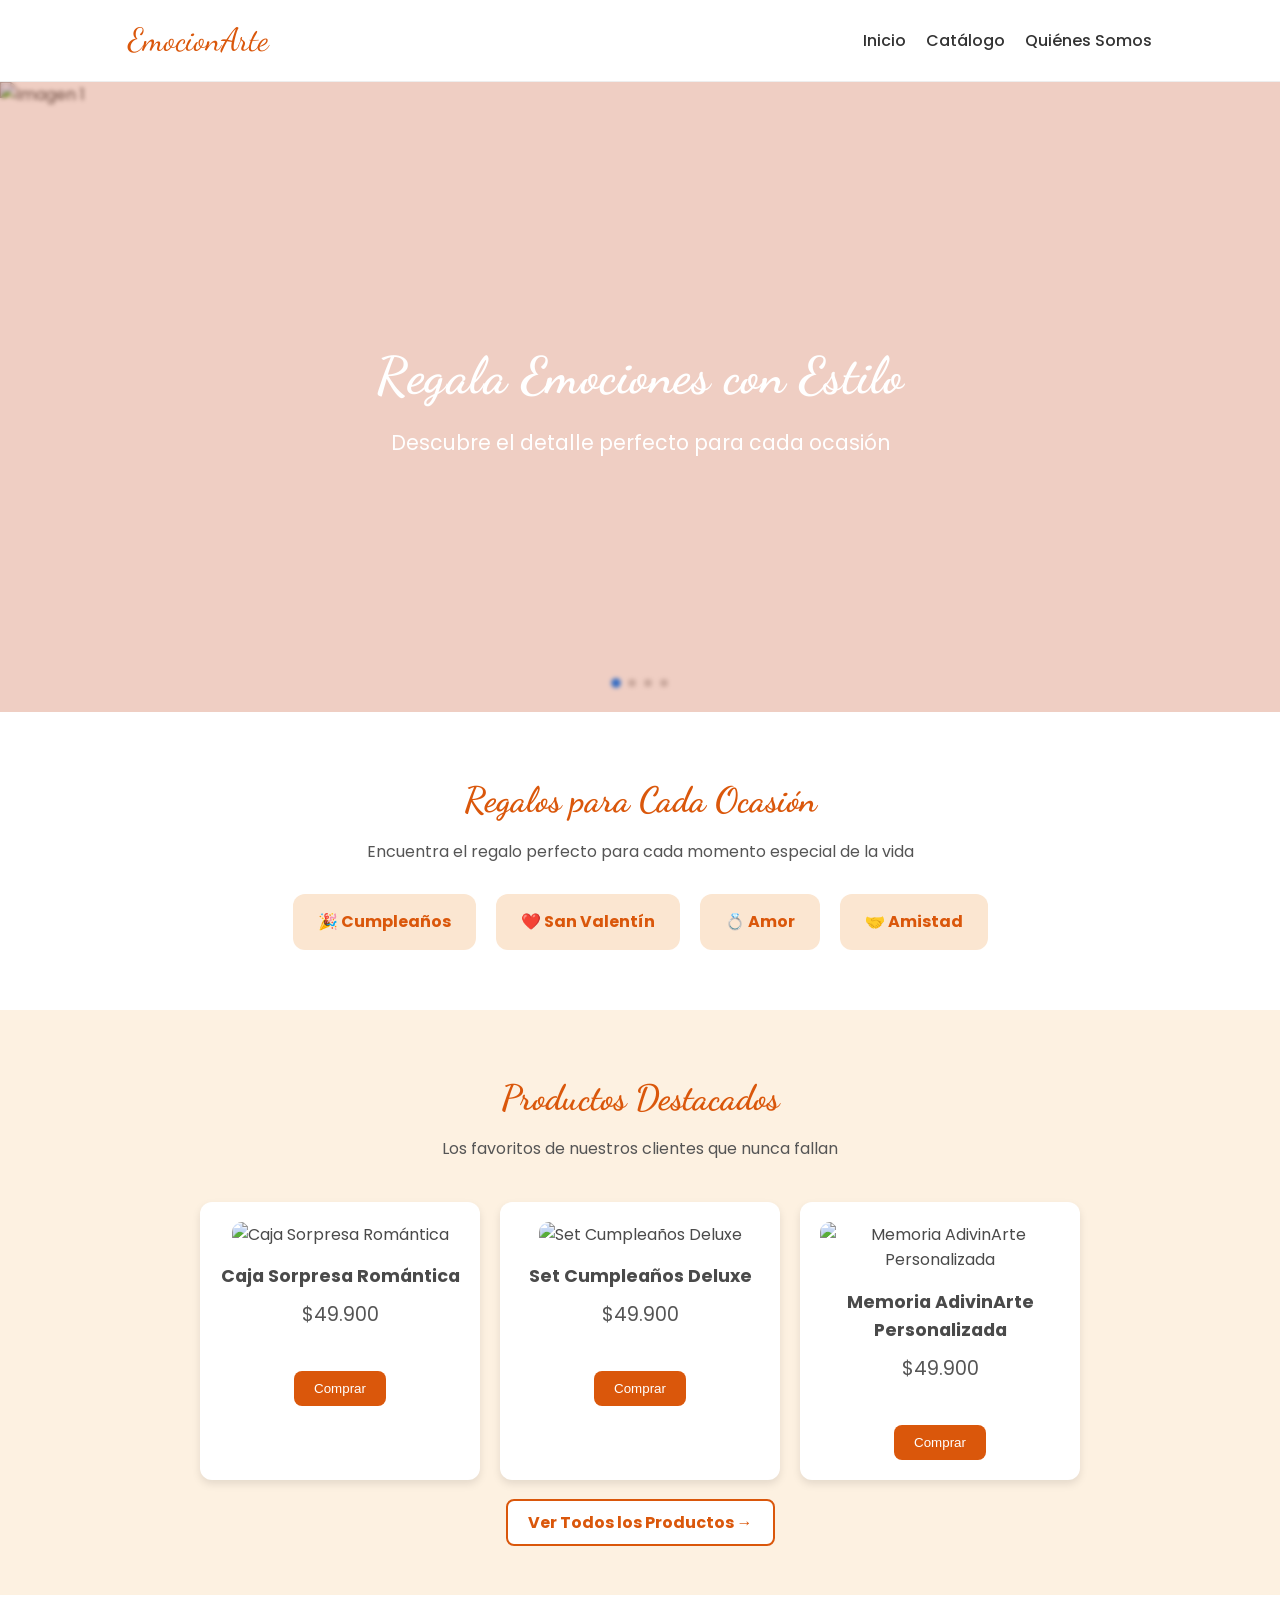
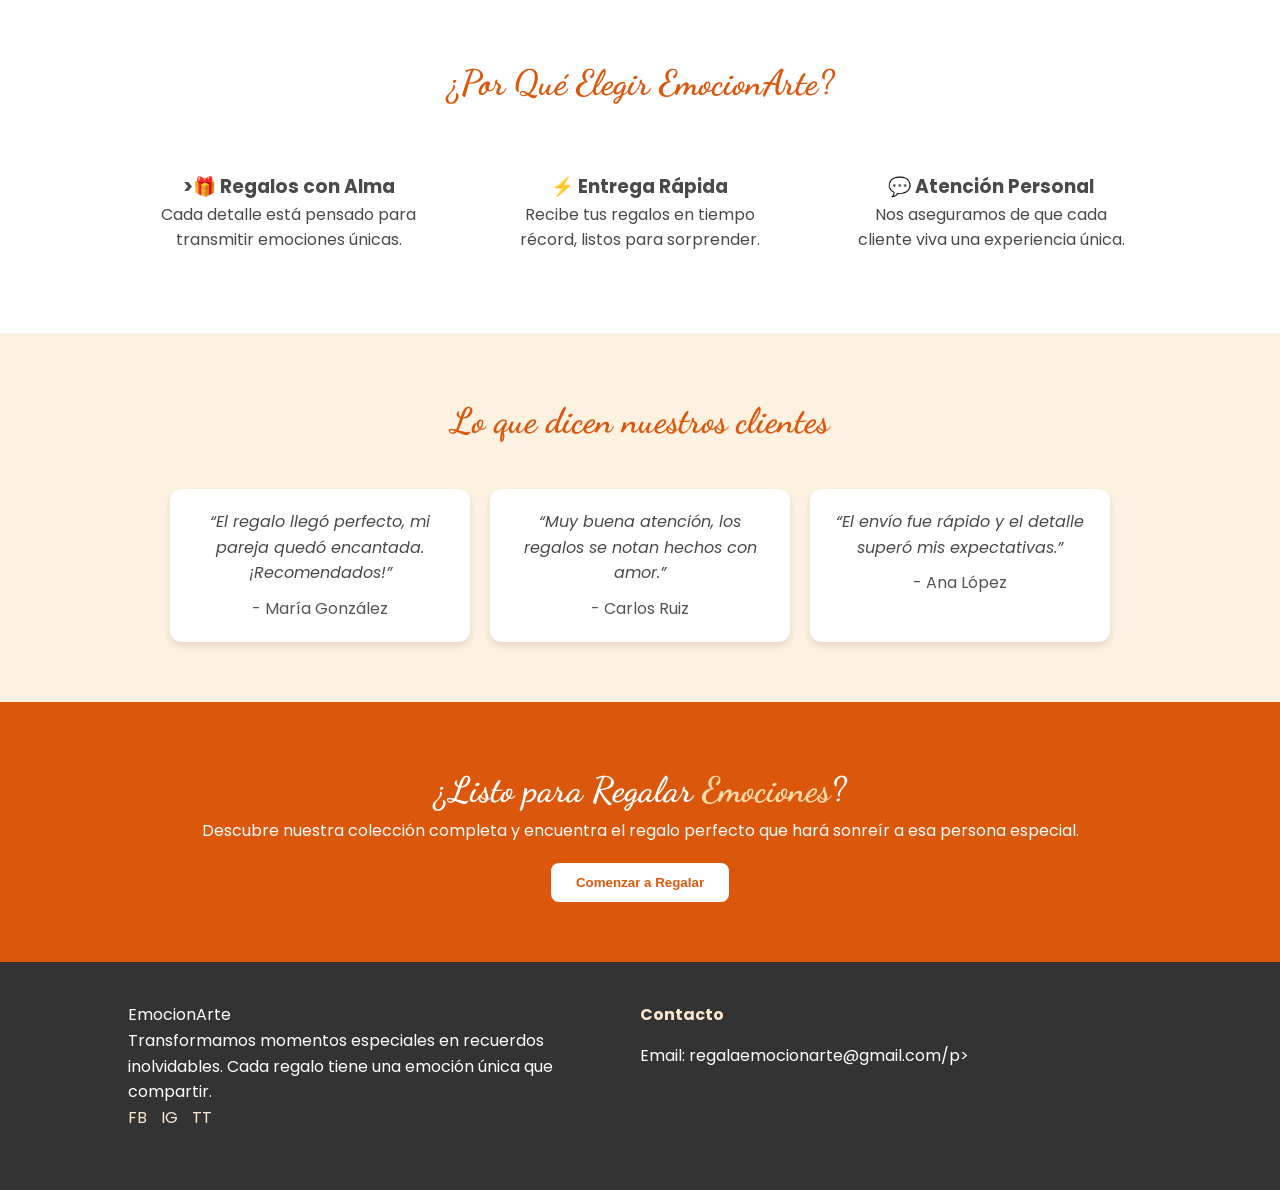
==== index.html @ e1168b5c "Renombrar Index.html a index.html en minúsculas" ====
<!DOCTYPE html>
<html lang="es">
<head>
    <meta charset="UTF-8">
    <meta name="viewport" content="width=device-width, initial-scale=1.0">
    <title>EmocionArte</title>
    <link rel="stylesheet" href="styleA.css">
    <link href="https://fonts.googleapis.com/css2?family=Dancing+Script:wght@600&family=Poppins:wght@300;400;600&display=swap" rel="stylesheet">

</head>
<body>
    <!-- HEADER -->
    <header>
        <div class="logo">EmocionArte</div>
        <nav>
            <ul>
                <li><a href="#">Inicio</a></li>
                <li><a href="#">Catálogo</a></li>
                <li><a href="#">Quiénes Somos</a></li>
            </ul>
        </nav>
        <!--<div class="carrito">
            <a href="#">🛒</a>
        </div>-->
    </header>



    <!-- ====== CARRUSEL ====== -->
        <!-- Agrega esto en <head> si no tienes las fuentes -->
        <link href="https://fonts.googleapis.com/css2?family=Dancing+Script:wght@600&family=Poppins:wght@300;400;600&display=swap" rel="stylesheet">

        <!-- Swiper CSS (CDN) -->
        <link rel="stylesheet" href="https://unpkg.com/swiper/swiper-bundle.min.css" />

        <!-- Sección carrusel -->
        <section class="hero-carousel">
        <div class="swiper mySwiper">
            <div class="swiper-wrapper">
            <div class="swiper-slide">
                <img src="images/1gi.png" alt="Imagen 1">
            </div>
            <div class="swiper-slide">
                <img src="images/2.png" alt="Imagen 2">
            </div>
            <div class="swiper-slide">
                <img src="images/3.png" alt="Imagen 3">
            </div>
            <div class="swiper-slide">
                <img src="images/4.png" alt="Imagen 3">
            </div>
            </div>

            <!-- Paginación (puntitos) -->
            <div class="swiper-pagination"></div>
        </div>

        <!-- Overlay (texto encima de las imágenes) -->
        <div class="hero-overlay">
            <h1>Regala Emociones con Estilo</h1>
            <p>Descubre el detalle perfecto para cada ocasión</p>
        </div>
        </section>

        <!-- Swiper JS (CDN) - al final del body -->
        <script src="https://unpkg.com/swiper/swiper-bundle.min.js"></script>

        <!-- Inicialización JS -->
        <script>
        const swiper = new Swiper(".mySwiper", {
            slidesPerView: 1,
            loop: true,
            effect: "fade",
            fadeEffect: { crossFade: true },

            // AUTOPLAY: cambia delay para acelerar/ralentizar
            autoplay: {
            delay: 3000,            // 3000ms = 3s entre slides (ajusta aquí)
            disableOnInteraction: false,
            },

            speed: 800,               // duración de la transición (ms). Reducir para transiciones más rápidas

            keyboard: {
            enabled: true,
            },

            pagination: {
            el: ".swiper-pagination",
            clickable: true,
            },
        });
        </script>



    <!-- HERO / CATEGORÍAS -->
    <section class="categorias">
        <h2>Regalos para Cada Ocasión</h2>
        <p>Encuentra el regalo perfecto para cada momento especial de la vida</p>
        <div class="categorias-grid">
            <div class="categoria">🎉 Cumpleaños</div>
            <div class="categoria">❤️ San Valentín</div>
            <div class="categoria">💍 Amor</div>
            <div class="categoria">🤝 Amistad</div>
    
        </div>
    </section>

    <!-- PRODUCTOS DESTACADOS -->
    <section class="productos">
        <h2>Productos Destacados</h2>
        <p>Los favoritos de nuestros clientes que nunca fallan</p>
        <div class="productos-grid">
            <div class="producto">
                <img src="1.png" alt="Caja Sorpresa Romántica">
                <h3>Caja Sorpresa Romántica</h3>
                <p class="precio">$49.900</p>
                <button>Comprar</button>
            </div>
            <div class="producto">
                <img src="3.png" alt="Set Cumpleaños Deluxe">
                <h3>Set Cumpleaños Deluxe</h3>
                <p class="precio">$49.900</p>
                <button>Comprar</button>
            </div>
            <div class="producto">
                <img src="2.png" alt="Memoria AdivinArte Personalizada">
                <h3>Memoria AdivinArte Personalizada</h3>
                <p class="precio">$49.900</p>
                <button>Comprar</button>
            </div>
        </div>
        <div class="ver-mas">
            <a href="#">Ver Todos los Productos →</a>
        </div>
    </section>

    <!-- BENEFICIOS -->
    <section class="beneficios">
        <h2>¿Por Qué Elegir EmocionArte?</h2>
        <div class="beneficios-grid">
            <div class="beneficio">
                <h3>>🎁 Regalos con Alma</h3>
                <p>Cada detalle está pensado para transmitir emociones únicas.</p>
            </div>
            <div class="beneficio">
                <h3>⚡ Entrega Rápida</h3>
                <p>Recibe tus regalos en tiempo récord, listos para sorprender.</p>
            </div>
            <div class="beneficio">
                <h3>💬 Atención Personal</h3>
                <p>Nos aseguramos de que cada cliente viva una experiencia única.</p>
            </div>
        </div>
    </section>

    <!-- TESTIMONIOS -->
    <section class="testimonios">
        <h2>Lo que dicen nuestros clientes</h2>
        <div class="testimonios-grid">
            <div class="testimonio">
                <p>“El regalo llegó perfecto, mi pareja quedó encantada. ¡Recomendados!”</p>
                <span>- María González</span>
            </div>
            <div class="testimonio">
                <p>“Muy buena atención, los regalos se notan hechos con amor.”</p>
                <span>- Carlos Ruiz</span>
            </div>
            <div class="testimonio">
                <p>“El envío fue rápido y el detalle superó mis expectativas.”</p>
                <span>- Ana López</span>
            </div>
        </div>
    </section>

    <!-- CTA FINAL -->
    <section class="cta">
        <h2>¿Listo para Regalar <span>Emociones</span>?</h2>
        <p>Descubre nuestra colección completa y encuentra el regalo perfecto que hará sonreír a esa persona especial.</p>
        <button>Comenzar a Regalar</button>
    </section>

    <!-- FOOTER -->
    <footer>
        <div class="footer-content">
            <div class="footer-logo">EmocionArte</div>
            <p>Transformamos momentos especiales en recuerdos inolvidables. Cada regalo tiene una emoción única que compartir.</p>
            <div class="sociales">
                <a href="www.facebook.com">FB</a>
                <a href="www.instagram.com">IG</a>
                <a href="www.tiktok.com">TT</a>
            </div>
        </div>

        <div class="footer-contacto">
            <h4>Contacto</h4>
            <p>Email: regalaemocionarte@gmail.com/p>
            <!-- <p>Tel: +57 300 123 4567</p> -->
        </div>
    </footer>

</body>
</html>
---- styleA.css ----
/* ===== RESET ===== */
* {
    margin: 0;
    padding: 0;
    box-sizing: border-box;
}

body {
    font-family: "Poppins", sans-serif;
    line-height: 1.6;
    background-color: #fff;
    color: #4a4a4a;
}

/* ===== TITULOS ===== */
h2 {
  font-family: "Dancing Script", cursive;
  font-size: 2.2rem;
}


/* ===== HEADER ===== */
header {
    display: flex;
    justify-content: space-between;
    align-items: center;
    padding: 15px 10%;
    background: #fff;
    border-bottom: 1px solid #eee;
    position: sticky;
    top: 0;
    z-index: 1000;
}

.logo {
  font-family: "Dancing Script", cursive;
  font-size: 2rem;
  color: #da570b;
}

nav ul {
    list-style: none;
    display: flex;
    gap: 20px;
}

nav ul li a {
    text-decoration: none;
    color: #333;
    font-weight: 500;
}

.carrito a {
    font-size: 1.5rem;
    color: #333;
}

/* ===== SECCIÓN CATEGORÍAS ===== */
.categorias {
    text-align: center;
    padding: 60px 10%;
    background: #fff;
}

.categorias h2 {
    color: #da570b;
    margin-bottom: 10px;
    font-family: "Dancing Script", cursive;
    font-size: 2.2rem;
}

.categorias p {
    margin-bottom: 30px;
    color: #555;
}

.categorias-grid {
    display: flex;
    justify-content: center;
    gap: 20px;
    flex-wrap: wrap;
}

.categoria {
    background: #fbe6d1;
    color: #da570b;
    padding: 15px 25px;
    border-radius: 12px;
    font-weight: bold;
    cursor: pointer;
    transition: 0.3s;
}

.categoria:hover {
    background: #da570b;
    color: #fff;
}

/* ===== SECCIÓN PRODUCTOS ===== */
.productos {
    text-align: center;
    padding: 60px 10%;
    background: #fdf1e1;
}

.productos h2 {
    color: #da570b;
    margin-bottom: 10px;
    font-family: "Dancing Script", cursive;
    font-size: 2.2rem;
}

.productos p {
    margin-bottom: 40px;
    color: #555;
}

.productos-grid {
    display: flex;
    gap: 20px;
    justify-content: center;
    flex-wrap: wrap;
}

.producto {
    background: #fff;
    border-radius: 12px;
    padding: 20px;
    width: 280px;
    text-align: center;
    box-shadow: 0 4px 8px rgba(0,0,0,0.1);
    transition: 0.3s;
}

.producto:hover {
    transform: translateY(-5px);
}

.producto img {
    width: 100%;
    border-radius: 10px;
    margin-bottom: 15px;
}

.producto h3 {
    margin-bottom: 10px;
    font-size: 1.1rem;
}

.precio {
    font-size: 1.2rem;
    color: #da570b;
    margin-bottom: 15px;
}

.producto button {
    padding: 10px 20px;
    border: none;
    background: #da570b;
    color: #fff;
    border-radius: 8px;
    cursor: pointer;
    transition: 0.3s;
}

.producto button:hover {
    background: #b84907;
}

.ver-mas {
    margin-top: 30px;
}

.ver-mas a {
    text-decoration: none;
    background: #fff;
    border: 2px solid #da570b;
    padding: 10px 20px;
    border-radius: 8px;
    color: #da570b;
    font-weight: bold;
    transition: 0.3s;
}

.ver-mas a:hover {
    background: #da570b;
    color: #fff;
}

/* ===== SECCIÓN BENEFICIOS ===== */
.beneficios {
    text-align: center;
    padding: 60px 10%;
    background: #fff;
}

.beneficios h2 {
    color: #da570b;
    margin-bottom: 40px;
    font-family: "Dancing Script", cursive;
    font-size: 2.2rem;
}

.beneficios-grid {
    display: flex;
    gap: 30px;
    justify-content: center;
    flex-wrap: wrap;
}

.beneficio {
    flex: 1;
    min-width: 250px;
    padding: 20px;
}

/* ===== TESTIMONIOS ===== */
.testimonios {
    text-align: center;
    padding: 60px 10%;
    background: #fdf1e1;
}

.testimonios h2 {
    color: #da570b;
    margin-bottom: 40px;
    font-family: "Dancing Script", cursive;
    font-size: 2.2rem;
}

.testimonios-grid {
    display: flex;
    gap: 20px;
    justify-content: center;
    flex-wrap: wrap;
}

.testimonio {
    background: #fff;
    border-radius: 12px;
    padding: 20px;
    width: 300px;
    box-shadow: 0 4px 8px rgba(0,0,0,0.1);
    font-style: italic;
}

.testimonio span {
    display: block;
    margin-top: 10px;
    color: #555;
    font-style: normal;
}

/* ===== CTA ===== */
.cta {
    text-align: center;
    padding: 60px 10%;
    background: #da570b;
    color: #fff;
}

.cta h2 span {
    color: #ffddaa;
    font-family: "Dancing Script", cursive;
    font-size: 2.2rem;
}

.cta button {
    margin-top: 20px;
    padding: 12px 25px;
    border: none;
    background: #fff;
    color: #da570b;
    font-weight: bold;
    border-radius: 8px;
    cursor: pointer;
    transition: 0.3s;
}

.cta button:hover {
    background: #ffddaa;
}

/* ===== FOOTER ===== */
footer {
    display: flex;
    justify-content: space-around;
    flex-wrap: wrap;
    padding: 40px 10%;
    background: #333;
    color: #fff;
}

footer h4 {
    margin-bottom: 15px;
    color: #fbe6d1;
}

footer a {
    color: #fbe6d1;
    text-decoration: none;
    transition: 0.3s;
}

footer a:hover {
    color: #fff;
}

.footer-content {
    flex: 1;
    min-width: 250px;
    margin-bottom: 20px;
}

.footer-links, .footer-contacto {
    flex: 1;
    min-width: 200px;
    margin-bottom: 20px;
}

.sociales a {
    margin-right: 10px;
}


/* ===== CARROUSEL ===== */

/* Carrusel: estilos */
.hero-carousel {
  position: relative;
  width: 100%;
  height: 70vh;               /* ocupa casi toda la pantalla inicial */
  overflow: hidden;
  font-family: "Poppins", sans-serif;
}

/* Ajuste del contenedor Swiper */
.mySwiper {
  width: 100%;
  height: 100%;
}

/* Cada slide debe ocupar todo el espacio */
.mySwiper .swiper-slide {
  display: flex;
  align-items: center;
  justify-content: center;
  height: 100%;
}

/* Imágenes: cubrir todo sin deformar */
.mySwiper .swiper-slide img {
  width: 100%;
  height: 100%;
  object-fit: cover;
  display: block;
}

/* Overlay (texto encima): semitransparente */
.hero-overlay {
  position: absolute;
  inset: 0;                    /* top:0; right:0; bottom:0; left:0; */
  display: flex;
  flex-direction: column;
  justify-content: center;
  align-items: center;
  text-align: center;
  z-index: 20;
  pointer-events: none;        /* para que no bloquee clicks si hubiera */
  background: rgba(199, 81, 41, 0.28); /* color semitransparente (usa el tono de la paleta) */
  backdrop-filter: blur(2px);
  color: #fff;
  padding: 0 20px;
}

/* Título con Dancing Script */
.hero-overlay h1 {
  font-family: "Dancing Script", cursive;
  font-size: clamp(2.2rem, 4vw, 4rem);
  margin: 0 0 10px 0;
  letter-spacing: 0.5px;
}

/* Subtítulo */
.hero-overlay p {
  font-family: "Poppins", sans-serif;
  font-size: clamp(1rem, 1.6vw, 1.4rem);
  margin: 0;
}

/* Paginación (puntitos) - personalización */
.swiper-pagination {
  z-index: 30;
  bottom: 18px !important;
}
.swiper-pagination-bullet {
  width: 10px;
  height: 10px;
  background: rgba(255,255,255,0.6);
  opacity: 1;
  transition: all .3s;
}
.swiper-pagination-bullet-active {
  background: #fff;
  transform: scale(1.2);
}

/* Responsive: en pantallas pequeñas reduce la altura */
@media (max-width: 768px) {
  .hero-carousel { height: 65vh; }
  .hero-overlay h1 { font-size: 2.2rem; }
}
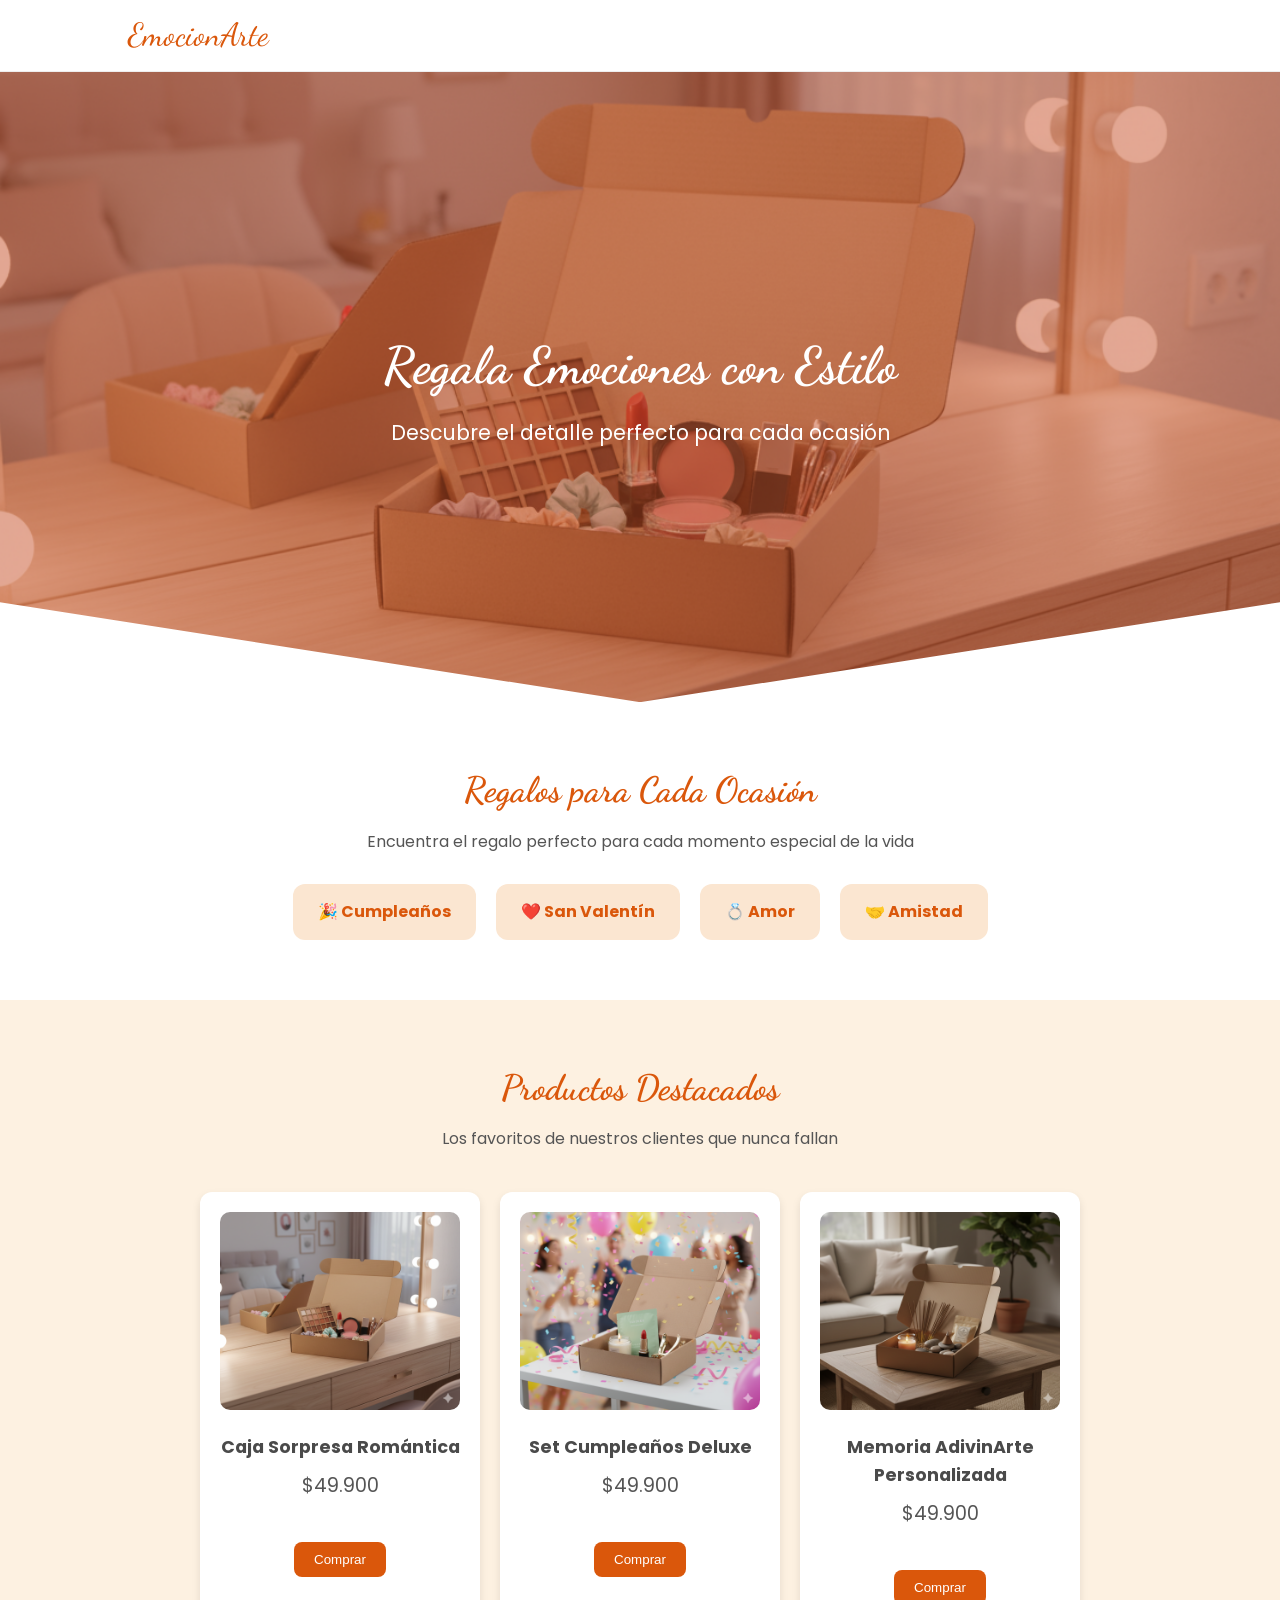
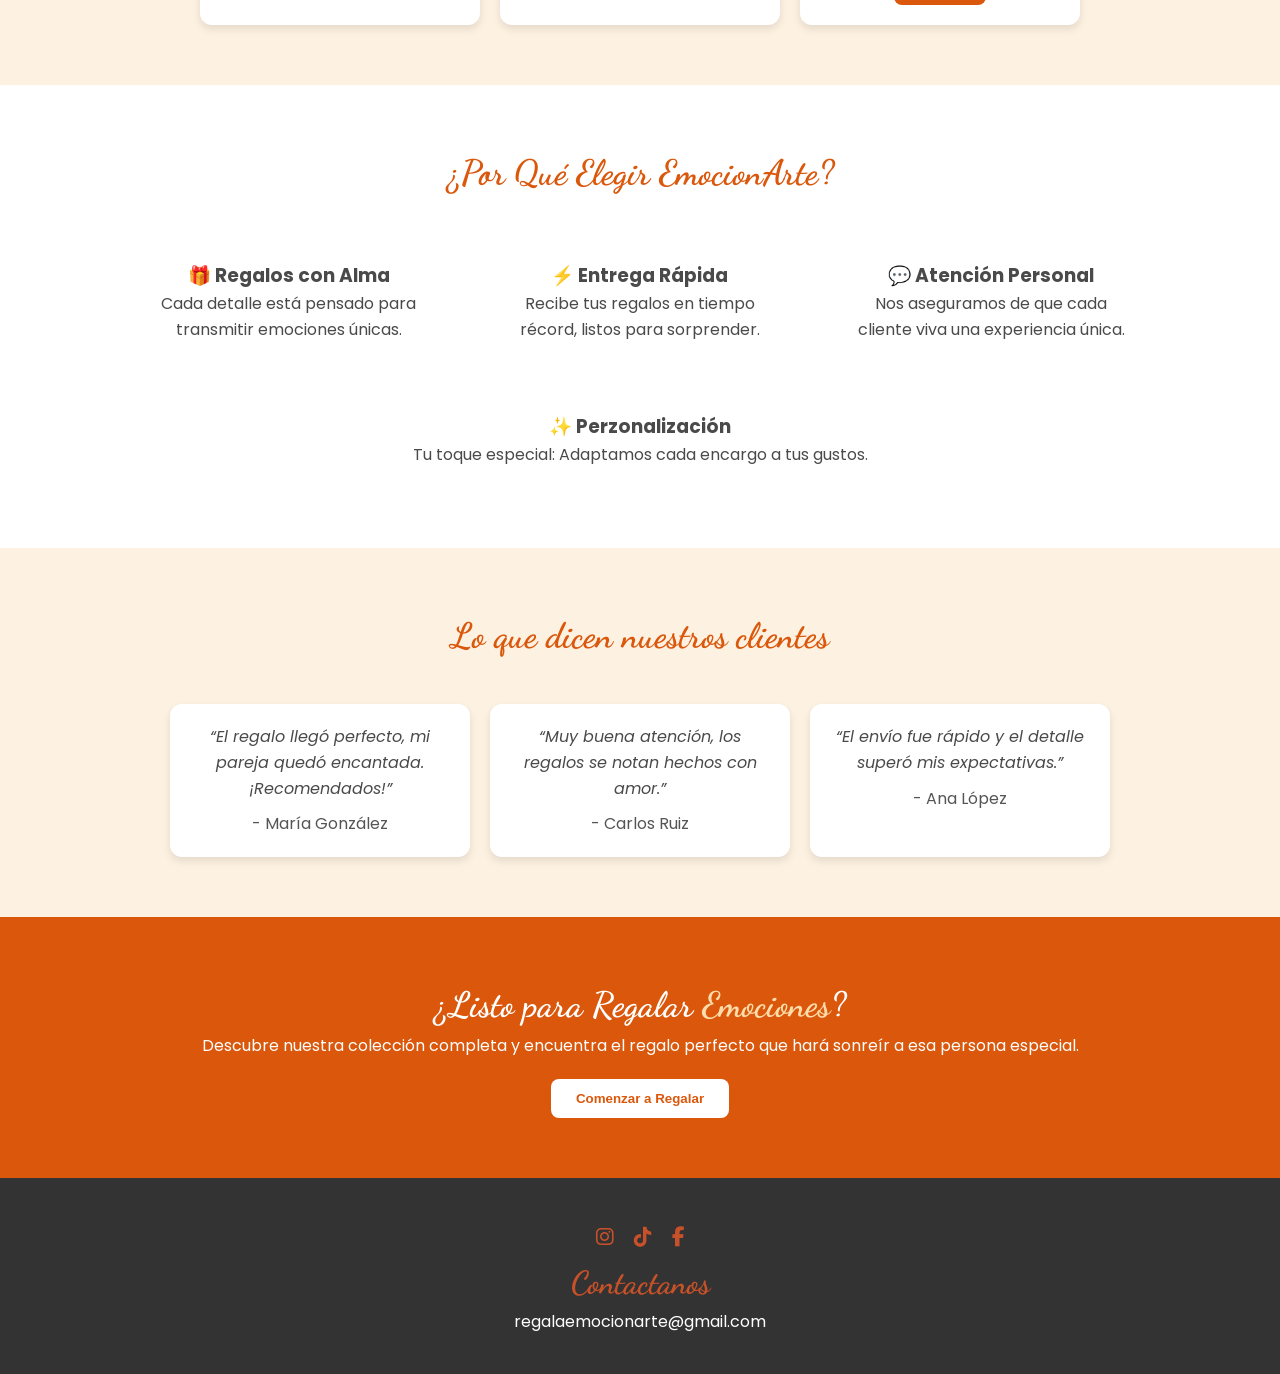
==== commit 76811ff2: "cambio header y ajuste de imagenes" ====
--- a/index.html
+++ b/index.html
@@ -4,95 +4,38 @@
     <meta charset="UTF-8">
     <meta name="viewport" content="width=device-width, initial-scale=1.0">
     <title>EmocionArte</title>
+     <link rel="icon" 
+          href="data:image/svg+xml,<svg xmlns='http://www.w3.org/2000/svg' viewBox='0 0 100 100'><text y='90' font-size='90'>❤️</text></svg>">
+
     <link rel="stylesheet" href="styleA.css">
     <link href="https://fonts.googleapis.com/css2?family=Dancing+Script:wght@600&family=Poppins:wght@300;400;600&display=swap" rel="stylesheet">
+    <link rel="stylesheet" href="https://cdnjs.cloudflare.com/ajax/libs/font-awesome/6.5.1/css/all.min.css">
 
 </head>
 <body>
     <!-- HEADER -->
     <header>
         <div class="logo">EmocionArte</div>
-        <nav>
+        <!--<nav>
             <ul>
                 <li><a href="#">Inicio</a></li>
                 <li><a href="#">Catálogo</a></li>
                 <li><a href="#">Quiénes Somos</a></li>
             </ul>
         </nav>
-        <!--<div class="carrito">
+        <div class="carrito">
             <a href="#">🛒</a>
         </div>-->
     </header>
 
-
-
-    <!-- ====== CARRUSEL ====== -->
-        <!-- Agrega esto en <head> si no tienes las fuentes -->
-        <link href="https://fonts.googleapis.com/css2?family=Dancing+Script:wght@600&family=Poppins:wght@300;400;600&display=swap" rel="stylesheet">
-
-        <!-- Swiper CSS (CDN) -->
-        <link rel="stylesheet" href="https://unpkg.com/swiper/swiper-bundle.min.css" />
-
-        <!-- Sección carrusel -->
-        <section class="hero-carousel">
-        <div class="swiper mySwiper">
-            <div class="swiper-wrapper">
-            <div class="swiper-slide">
-                <img src="images/1gi.png" alt="Imagen 1">
-            </div>
-            <div class="swiper-slide">
-                <img src="images/2.png" alt="Imagen 2">
-            </div>
-            <div class="swiper-slide">
-                <img src="images/3.png" alt="Imagen 3">
-            </div>
-            <div class="swiper-slide">
-                <img src="images/4.png" alt="Imagen 3">
-            </div>
-            </div>
-
-            <!-- Paginación (puntitos) -->
-            <div class="swiper-pagination"></div>
-        </div>
-
-        <!-- Overlay (texto encima de las imágenes) -->
-        <div class="hero-overlay">
-            <h1>Regala Emociones con Estilo</h1>
-            <p>Descubre el detalle perfecto para cada ocasión</p>
-        </div>
-        </section>
-
-        <!-- Swiper JS (CDN) - al final del body -->
-        <script src="https://unpkg.com/swiper/swiper-bundle.min.js"></script>
-
-        <!-- Inicialización JS -->
-        <script>
-        const swiper = new Swiper(".mySwiper", {
-            slidesPerView: 1,
-            loop: true,
-            effect: "fade",
-            fadeEffect: { crossFade: true },
-
-            // AUTOPLAY: cambia delay para acelerar/ralentizar
-            autoplay: {
-            delay: 3000,            // 3000ms = 3s entre slides (ajusta aquí)
-            disableOnInteraction: false,
-            },
-
-            speed: 800,               // duración de la transición (ms). Reducir para transiciones más rápidas
-
-            keyboard: {
-            enabled: true,
-            },
-
-            pagination: {
-            el: ".swiper-pagination",
-            clickable: true,
-            },
-        });
-        </script>
-
-
+<!-- ===== HERO ===== -->
+<section class="hero">
+  <div class="overlay"></div>
+  <div class="content">
+    <h1>Regala Emociones con Estilo</h1>
+    <p>Descubre el detalle perfecto para cada ocasión</p>
+  </div>
+</section>
 
     <!-- HERO / CATEGORÍAS -->
     <section class="categorias">
@@ -113,27 +56,27 @@
         <p>Los favoritos de nuestros clientes que nunca fallan</p>
         <div class="productos-grid">
             <div class="producto">
-                <img src="1.png" alt="Caja Sorpresa Romántica">
+                <img src="images/1.png" alt="Caja Sorpresa Romántica">
                 <h3>Caja Sorpresa Romántica</h3>
                 <p class="precio">$49.900</p>
                 <button>Comprar</button>
             </div>
             <div class="producto">
-                <img src="3.png" alt="Set Cumpleaños Deluxe">
+                <img src="images/3.png" alt="Set Cumpleaños Deluxe">
                 <h3>Set Cumpleaños Deluxe</h3>
                 <p class="precio">$49.900</p>
                 <button>Comprar</button>
             </div>
             <div class="producto">
-                <img src="2.png" alt="Memoria AdivinArte Personalizada">
+                <img src="images/2.png" alt="Memoria AdivinArte Personalizada">
                 <h3>Memoria AdivinArte Personalizada</h3>
                 <p class="precio">$49.900</p>
                 <button>Comprar</button>
             </div>
         </div>
-        <div class="ver-mas">
+        <!--<div class="ver-mas">
             <a href="#">Ver Todos los Productos →</a>
-        </div>
+        </div>-->
     </section>
 
     <!-- BENEFICIOS -->
@@ -141,7 +84,7 @@
         <h2>¿Por Qué Elegir EmocionArte?</h2>
         <div class="beneficios-grid">
             <div class="beneficio">
-                <h3>>🎁 Regalos con Alma</h3>
+                <h3>🎁 Regalos con Alma</h3>
                 <p>Cada detalle está pensado para transmitir emociones únicas.</p>
             </div>
             <div class="beneficio">
@@ -151,6 +94,10 @@
             <div class="beneficio">
                 <h3>💬 Atención Personal</h3>
                 <p>Nos aseguramos de que cada cliente viva una experiencia única.</p>
+            </div>
+            <div class="beneficio">
+                <h3>✨ Perzonalización</h3>
+                <p>Tu toque especial: Adaptamos cada encargo a tus gustos.</p>
             </div>
         </div>
     </section>
@@ -184,20 +131,32 @@
     <!-- FOOTER -->
     <footer>
         <div class="footer-content">
-            <div class="footer-logo">EmocionArte</div>
-            <p>Transformamos momentos especiales en recuerdos inolvidables. Cada regalo tiene una emoción única que compartir.</p>
-            <div class="sociales">
-                <a href="www.facebook.com">FB</a>
-                <a href="www.instagram.com">IG</a>
-                <a href="www.tiktok.com">TT</a>
+           <div class="sociales">
+                
+                <ul class="icons">
+                <li>
+                    <a href="https://www.instagram.com" target="_blank">
+                        <i class="fa-brands fa-instagram fa-lg" style="color: #c75129;"></i>
+                    </a>
+                </li>
+                <li>
+                    <a href="https://www.tiktok.com/@tucuenta" target="_blank">
+                    <i class="fa-brands fa-tiktok fa-lg" style="color: #c75129;"></i>
+                    </a>
+                </li>
+                <li>
+                    <a href="https://facebook.com" target="_blank">
+                        <i class="fa-brands fa-facebook-f fa-lg" style="color: #c75129;"></i>
+                    </a>
+                </li>
+                </ul>
             </div>
+            <h4>Contactanos</h4>
+            <p>regalaemocionarte@gmail.com </p>
+            <!-- <p>Tel: +57 300 123 4567</p> -->
+
         </div>
 
-        <div class="footer-contacto">
-            <h4>Contacto</h4>
-            <p>Email: regalaemocionarte@gmail.com/p>
-            <!-- <p>Tel: +57 300 123 4567</p> -->
-        </div>
     </footer>
 
 </body>
--- a/styleA.css
+++ b/styleA.css
@@ -24,7 +24,7 @@
     display: flex;
     justify-content: space-between;
     align-items: center;
-    padding: 15px 10%;
+    padding: 10px 10%;
     background: #fff;
     border-bottom: 1px solid #eee;
     position: sticky;
@@ -54,6 +54,73 @@
     font-size: 1.5rem;
     color: #333;
 }
+
+/* ===== HERO ===== */
+.hero {
+  position: relative;
+  width: 100%;
+  height: 70vh; /* puedes ajustar */
+  background: url("images/1.png") no-repeat center center/cover; /* tu imagen */
+  display: flex;
+  justify-content: center;
+  align-items: center;
+  text-align: center;
+  color: #fff;
+  overflow: hidden;
+}
+
+/* Capa de color encima de la imagen */
+.hero .overlay {
+  position: absolute;
+  inset: 0;
+  background: rgba(199, 81, 41, 0.5); /* tu color con transparencia */
+  z-index: 1;
+}
+
+/* Texto */
+.hero .content {
+  position: relative;
+  z-index: 2;
+  padding: 0 20px;
+}
+
+.hero .content h1 {
+  font-family: "Dancing Script", cursive;
+  font-size: clamp(2.2rem, 4vw, 4rem);
+  margin-bottom: 10px;
+}
+
+.hero .content p {
+  font-family: "Poppins", sans-serif;
+  font-size: clamp(1rem, 1.6vw, 1.4rem);
+}
+
+/* Elimina cualquier clip-path que hayas aplicado directamente a .hero */
+
+/* Triángulos Blancos en los Costados (Zonas B) */
+.hero::after {
+  content: "";
+  position: absolute;
+  bottom: 0; 
+  left: 0;
+  width: 100%;
+  height: 100px; 
+  background: #fff; 
+
+  clip-path: polygon(
+    0 100%,    
+    0 0,      
+    50% 100%,  
+    100% 100%, 
+    100% 0,    
+    50% 100%   
+  );
+  
+  z-index: 3;
+}
+
+
+
 
 /* ===== SECCIÓN CATEGORÍAS ===== */
 .categorias {
@@ -284,16 +351,21 @@
 /* ===== FOOTER ===== */
 footer {
     display: flex;
-    justify-content: space-around;
+    justify-content: center;   /* Centra horizontalmente */
+    align-items: center;       /* Centra verticalmente (si los hijos tienen altura) */
     flex-wrap: wrap;
     padding: 40px 10%;
     background: #333;
     color: #fff;
-}
+    text-align: center;        /* Centra texto dentro de los hijos */
+}
+
+
 
 footer h4 {
-    margin-bottom: 15px;
-    color: #fbe6d1;
+    font-family: "Dancing Script", cursive;
+    color: #c75129;
+    font-size: 200%;
 }
 
 footer a {
@@ -302,111 +374,21 @@
     transition: 0.3s;
 }
 
-footer a:hover {
-    color: #fff;
-}
-
-.footer-content {
-    flex: 1;
-    min-width: 250px;
-    margin-bottom: 20px;
-}
-
-.footer-links, .footer-contacto {
-    flex: 1;
-    min-width: 200px;
-    margin-bottom: 20px;
-}
-
-.sociales a {
-    margin-right: 10px;
-}
-
-
-/* ===== CARROUSEL ===== */
-
-/* Carrusel: estilos */
-.hero-carousel {
-  position: relative;
-  width: 100%;
-  height: 70vh;               /* ocupa casi toda la pantalla inicial */
-  overflow: hidden;
-  font-family: "Poppins", sans-serif;
-}
-
-/* Ajuste del contenedor Swiper */
-.mySwiper {
-  width: 100%;
-  height: 100%;
-}
-
-/* Cada slide debe ocupar todo el espacio */
-.mySwiper .swiper-slide {
-  display: flex;
-  align-items: center;
-  justify-content: center;
-  height: 100%;
-}
-
-/* Imágenes: cubrir todo sin deformar */
-.mySwiper .swiper-slide img {
-  width: 100%;
-  height: 100%;
-  object-fit: cover;
-  display: block;
-}
-
-/* Overlay (texto encima): semitransparente */
-.hero-overlay {
-  position: absolute;
-  inset: 0;                    /* top:0; right:0; bottom:0; left:0; */
-  display: flex;
-  flex-direction: column;
-  justify-content: center;
-  align-items: center;
-  text-align: center;
-  z-index: 20;
-  pointer-events: none;        /* para que no bloquee clicks si hubiera */
-  background: rgba(199, 81, 41, 0.28); /* color semitransparente (usa el tono de la paleta) */
-  backdrop-filter: blur(2px);
-  color: #fff;
-  padding: 0 20px;
-}
-
-/* Título con Dancing Script */
-.hero-overlay h1 {
-  font-family: "Dancing Script", cursive;
-  font-size: clamp(2.2rem, 4vw, 4rem);
-  margin: 0 0 10px 0;
-  letter-spacing: 0.5px;
-}
-
-/* Subtítulo */
-.hero-overlay p {
-  font-family: "Poppins", sans-serif;
-  font-size: clamp(1rem, 1.6vw, 1.4rem);
-  margin: 0;
-}
-
-/* Paginación (puntitos) - personalización */
-.swiper-pagination {
-  z-index: 30;
-  bottom: 18px !important;
-}
-.swiper-pagination-bullet {
-  width: 10px;
-  height: 10px;
-  background: rgba(255,255,255,0.6);
-  opacity: 1;
-  transition: all .3s;
-}
-.swiper-pagination-bullet-active {
-  background: #fff;
-  transform: scale(1.2);
-}
-
-/* Responsive: en pantallas pequeñas reduce la altura */
-@media (max-width: 768px) {
-  .hero-carousel { height: 65vh; }
-  .hero-overlay h1 { font-size: 2.2rem; }
-}
+
+/* Icons */
+
+ul.icons {
+	cursor: default;
+	list-style: none;
+	padding-left: 0;
+}
+
+	ul.icons li {
+		display: inline-block;
+		height: 2.5em;
+		line-height: 2.5em;
+		padding: 0 0.5em;
+	}
+
+
+    
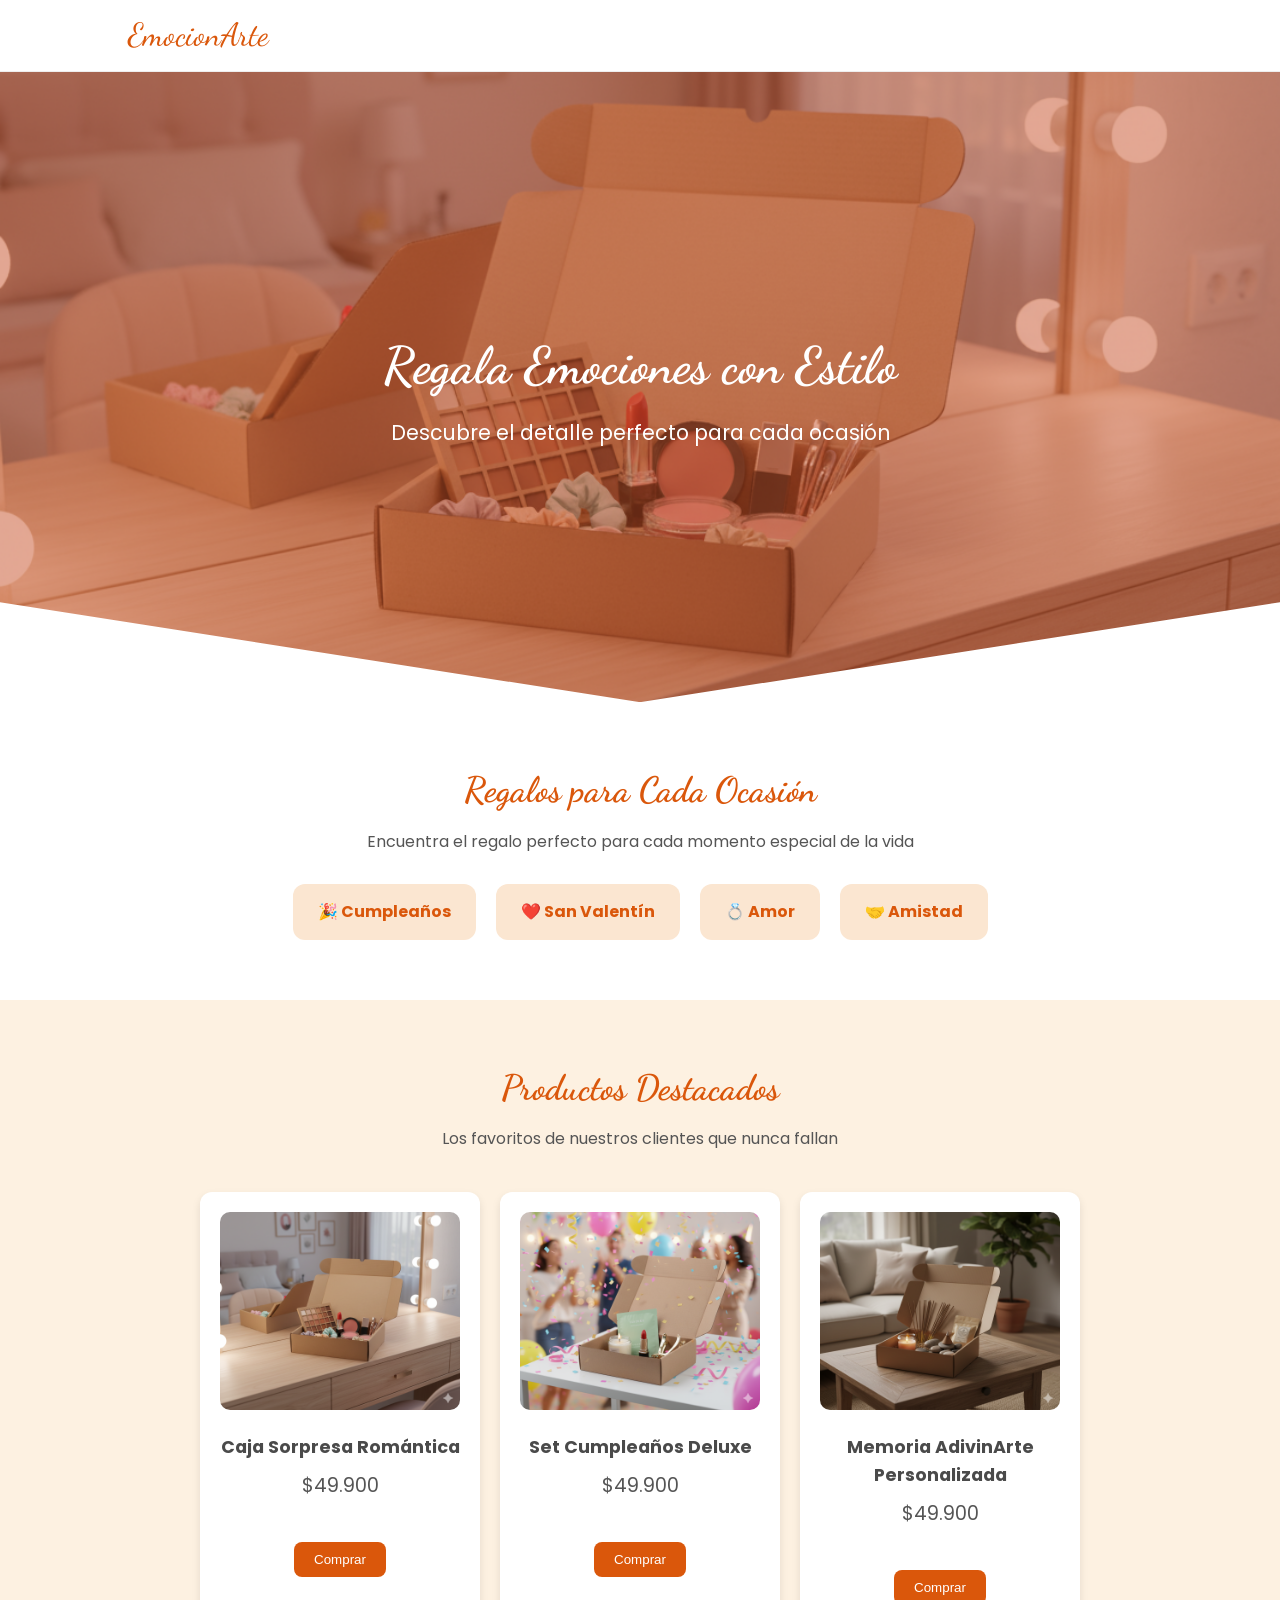
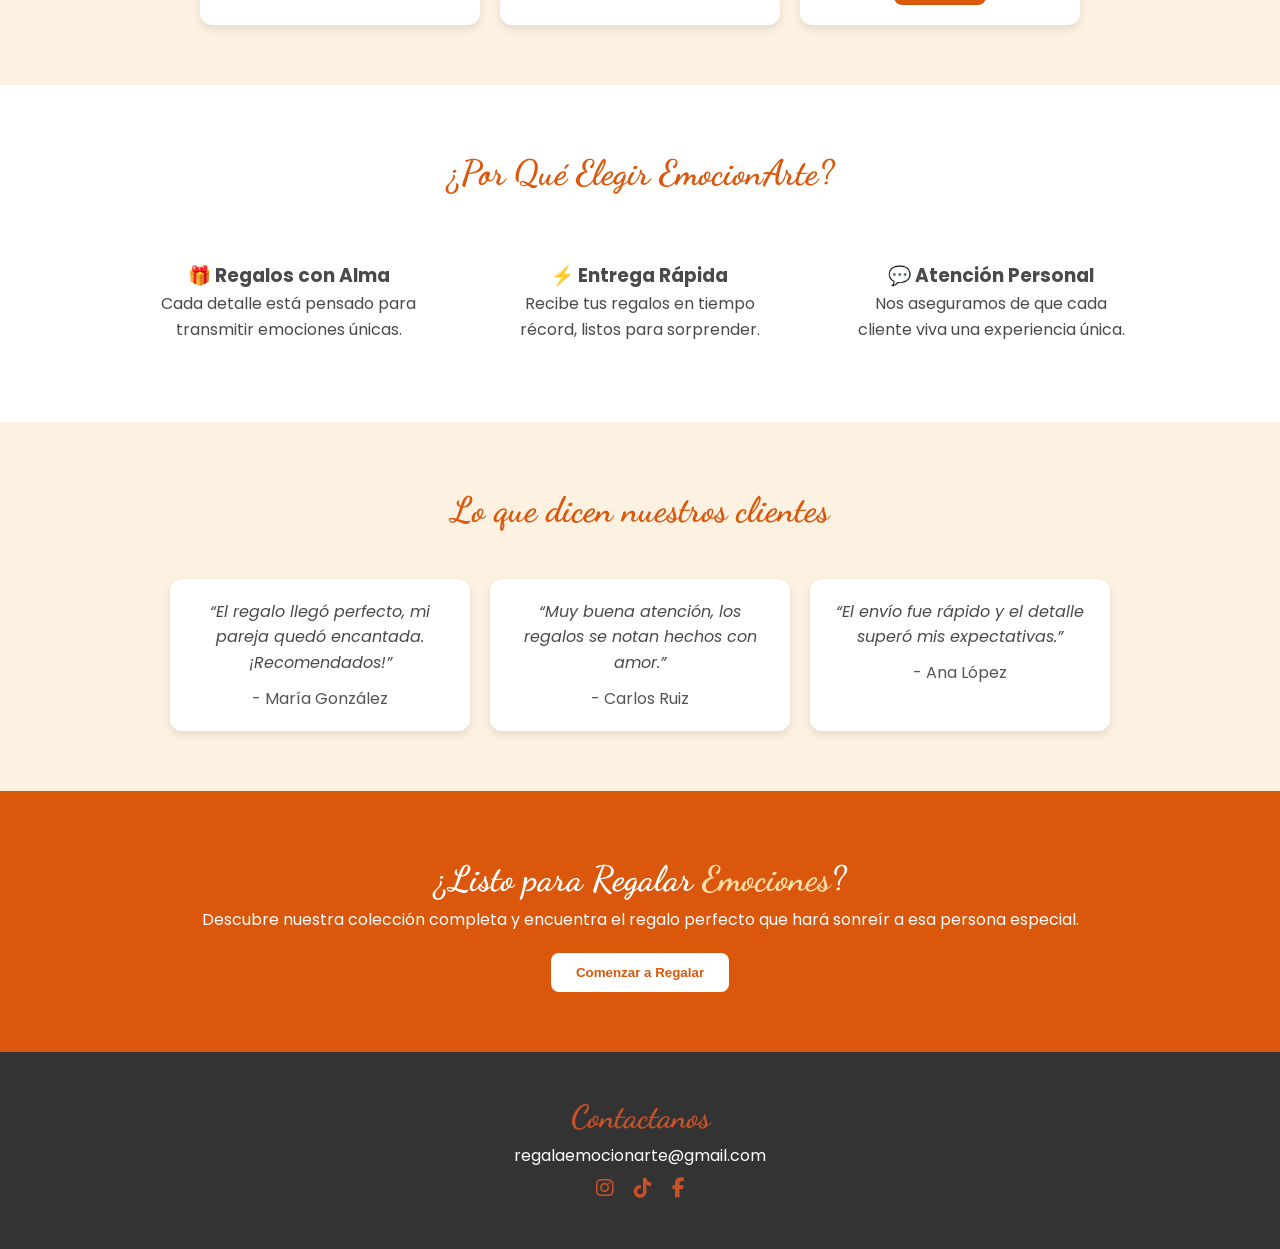
==== commit 6b36ff7c: "ajuste footer" ====
--- a/index.html
+++ b/index.html
@@ -95,10 +95,6 @@
                 <h3>💬 Atención Personal</h3>
                 <p>Nos aseguramos de que cada cliente viva una experiencia única.</p>
             </div>
-            <div class="beneficio">
-                <h3>✨ Perzonalización</h3>
-                <p>Tu toque especial: Adaptamos cada encargo a tus gustos.</p>
-            </div>
         </div>
     </section>
 
@@ -130,9 +126,14 @@
 
     <!-- FOOTER -->
     <footer>
+
+
         <div class="footer-content">
            <div class="sociales">
-                
+            
+            <h4>Contactanos</h4>
+            <p>regalaemocionarte@gmail.com </p>
+            <!-- <p>Tel: +57 300 123 4567</p> -->
                 <ul class="icons">
                 <li>
                     <a href="https://www.instagram.com" target="_blank">
@@ -151,10 +152,7 @@
                 </li>
                 </ul>
             </div>
-            <h4>Contactanos</h4>
-            <p>regalaemocionarte@gmail.com </p>
-            <!-- <p>Tel: +57 300 123 4567</p> -->
-
+            
         </div>
 
     </footer>
